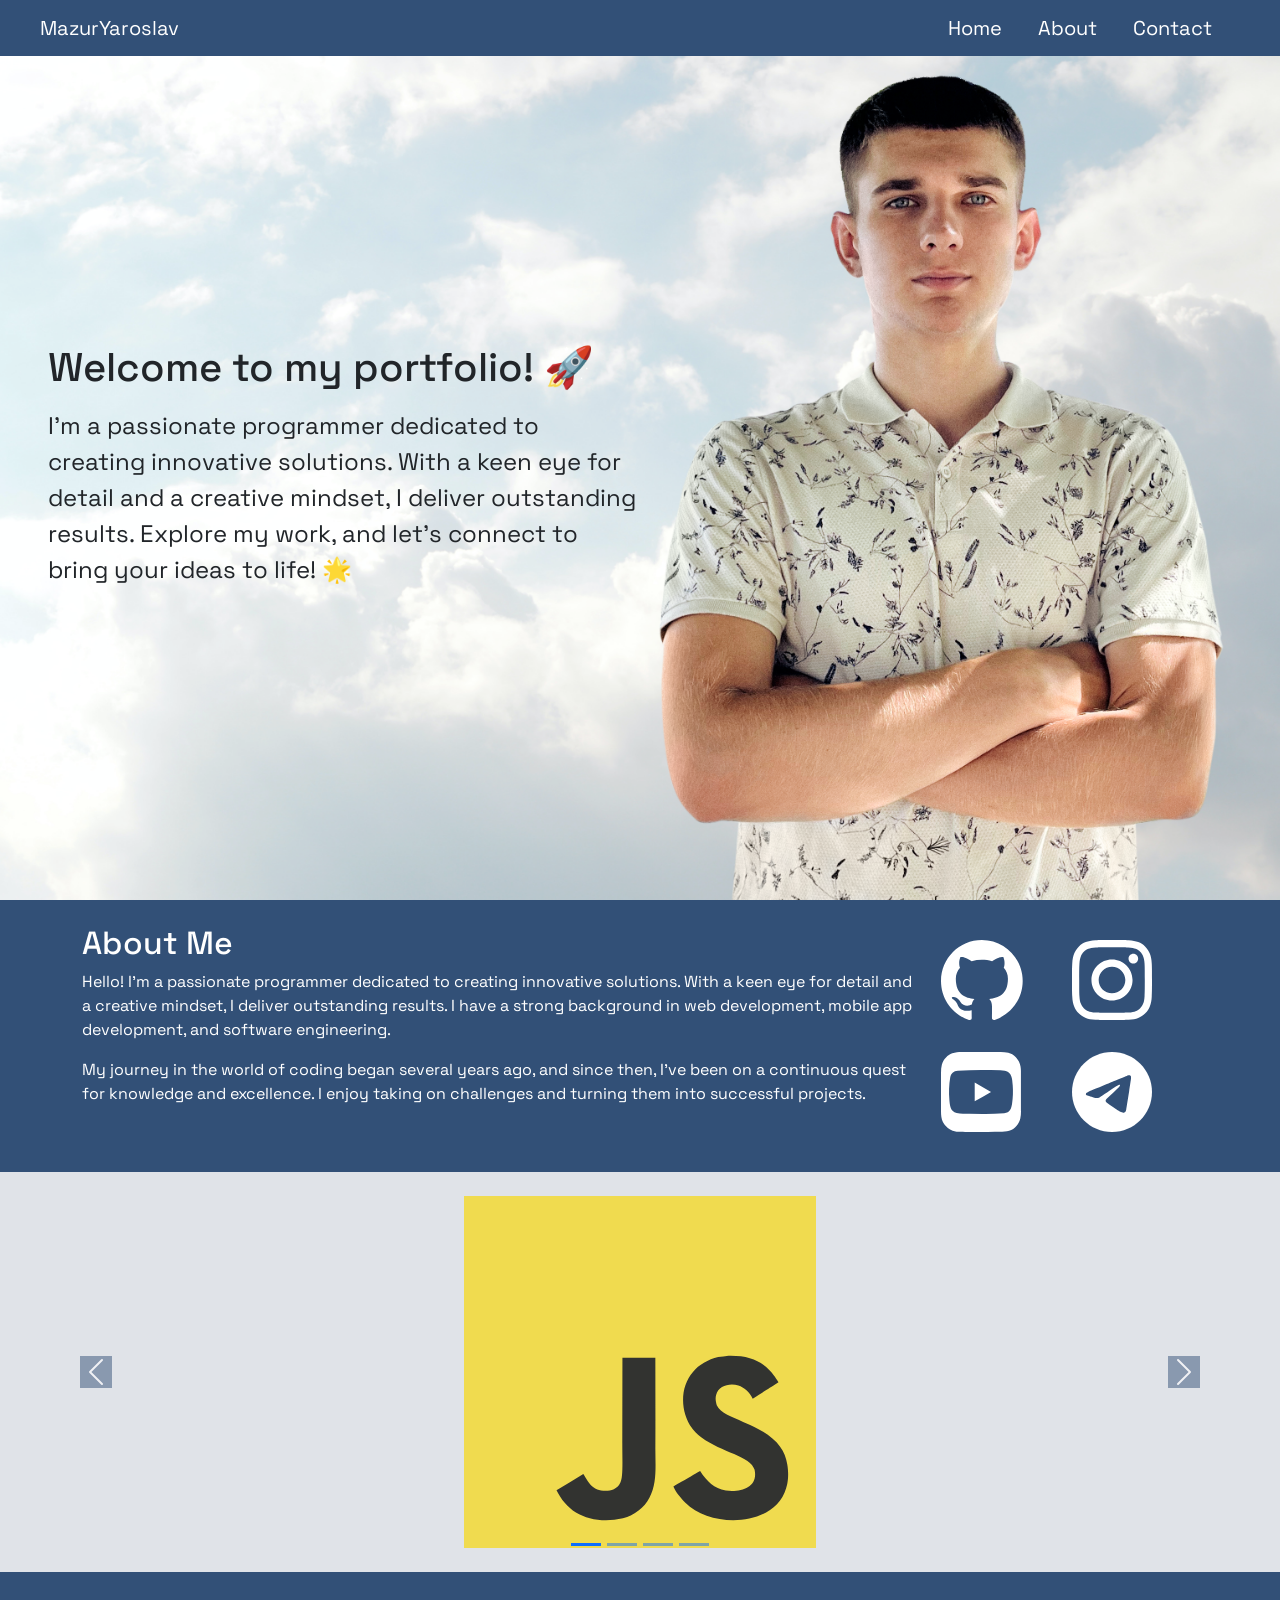
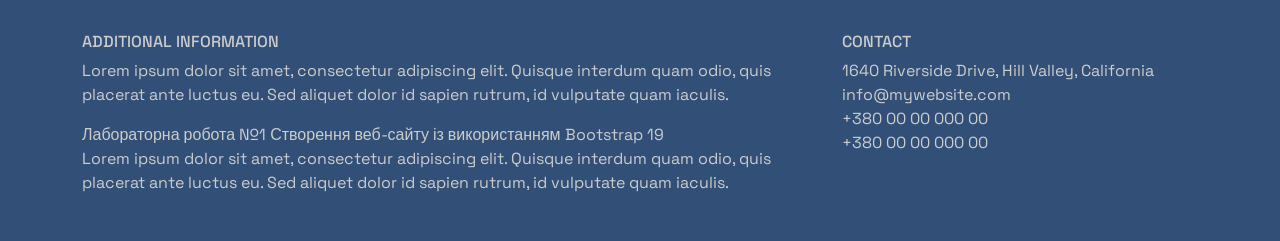
==== lab1 portfolio/index.html @ 4522d20f "1 push commit" ====
<!DOCTYPE html>
<html lang="en">

<head>
    <title>Bootstrap Tutorial Sample Page</title>
    <meta charset="utf-8">
    <meta name="viewport" content="width=device-width, initial-scale=1">
    <link href="https://cdn.jsdelivr.net/npm/bootstrap@5.3.1/dist/css/bootstrap.min.css" rel="stylesheet">
    <link rel="stylesheet" type="text/css" href="main.css">
    <link rel="stylesheet" href="https://fonts.googleapis.com/css?family=Space+Grotesk">
</head>

<body>
    <nav class="navbar navbar-expand-md">
        <a class="navbar-brand" href="#">MazurYaroslav</a>

        <button class="navbar-toggler navbar-dark" type="button" datatoggle="collapse" data-target="#main-navigation">
            <span class="navbar-toggler-icon"></span>
        </button>
        <div class="collapse navbar-collapse" id="main-navigation">
            <ul class="navbar-nav">
                <li class="nav-item">
                    <a class="nav-link" href="#">Home</a>
                </li>
                <li class="nav-item">
                    <a class="nav-link" href="#about">About</a>
                </li>
                <li class="nav-item">
                    <a class="nav-link" href="#footer">Contact</a>
                </li>
            </ul>
        </div>
    </nav>



    <header class="page-header header">
        <div class="d-flex overlay align-items-center justify-content-around p-5 pb-0">
            <div class="text-left text">
                <h1 class="mb-3 fs-1">
                    Welcome to my portfolio! 🚀
                </h1>
                <p class="fs-4">
                    I'm a passionate programmer dedicated to creating innovative solutions. With a keen eye for detail
                    and a creative mindset, I deliver outstanding results. Explore my work, and let's connect to bring
                    your ideas to life! 🌟
                </p>
            </div>

            <div class="d-none w-50 d-lg-flex img-cont justify-content-end">
                <img src="images/photo1.png" alt="photo" class="image">
            </div>
        </div>
    </header>

    <section id="about" class="py-4">

        <div class="container">
            <div class="row text-white">
                <div class="col-md-9">
                    <h2 class="section-title">About Me</h2>
                    <p>
                        Hello! I'm a passionate programmer dedicated to creating innovative solutions. With a keen eye
                        for detail and a creative mindset, I deliver outstanding results. I have a strong background in
                        web development, mobile app development, and software engineering.
                    </p>
                    <p>
                        My journey in the world of coding began several years ago, and since then, I've been on a
                        continuous quest for knowledge and excellence. I enjoy taking on challenges and turning them
                        into successful projects.
                    </p>
                </div>
                <div class="col-md-3 row h-100">
                    <a href="https://github.com/YaroslavMazur" class="col-md-6 col-2 p-3">
                        <img src="images/github-mark.svg" alt="github" class="img-fluid rounded h-100">
                    </a>
                    <a href="https://github.com/YaroslavMazur" class="col-md-6 col-2 p-3">
                        <img src="images/ig.svg" alt="instagram" class="img-fluid rounded h-100">
                    </a>
                    <a href="https://www.youtube.com/" class="col-md-6 col-2 p-3">
                        <img src="images/yt.svg" alt="youtube" class="img-fluid rounded h-100">
                    </a>
                    <a href="https://github.com/YaroslavMazur" class="col-md-6 col-2 p-3">
                        <img src="images/telegram.svg" alt="telegram" class="img-fluid rounded h-100">
                    </a>
                </div>
                

            </div>
        </div>
    </section>

    <div id="demo" class="carousel slide" data-bs-ride="carousel">

        <div class="carousel-indicators">
            <button type="button" data-bs-target="#demo" data-bs-slide-to="0" class="active bg-primary"></button>
            <button type="button" data-bs-target="#demo" data-bs-slide-to="1"  class="bg-primary"></button>
            <button type="button" data-bs-target="#demo" data-bs-slide-to="2" class="bg-primary"></button>
            <button type="button" data-bs-target="#demo" data-bs-slide-to="3" class="bg-primary"></button>
        </div>

        <div class="carousel-inner h-100 w-100">
            <div class="carousel-item active p-4">
                <div class="d-flex justify-content-center">
                    <img src="images/js.svg" alt="JS" class="d-block">
                </div>
            </div>
            <div class="carousel-item p-4">
                <div class="d-flex justify-content-center">
                    <img src="images/c.svg" alt="C" class="d-block">
                </div>
            </div>
            <div class="carousel-item p-4">
                <div class="d-flex justify-content-center">
                    <img src="images/cpp.svg" alt="Cpp" class="d-block ">
                </div>
            </div>
            <div class="carousel-item p-4">
                <div class="d-flex justify-content-center">
                    <img src="images/p.png" alt="Python" class="d-block">
                </div>
            </div>
        </div>
    

    
    

        <button class="carousel-control-prev" type="button" data-bs-target="#demo" data-bs-slide="prev">
            <span class="carousel-control-prev-icon"></span>
        </button>
        <button class="carousel-control-next" type="button" data-bs-target="#demo" data-bs-slide="next">
            <span class="carousel-control-next-icon p-1"></span>
        </button>
    </div>



    <footer class="page-footer" id="footer">
        <div class="container">
            <div class="row">
                <div class="col-lg-8 col-md-8 col-sm-12">
                    <h6 class="text-uppercase font-weight-bold">Additional
                        Information</h6>
                    <p>Lorem ipsum dolor sit amet, consectetur adipiscing elit. Quisque
                        interdum quam odio, quis placerat ante luctus eu. Sed aliquet dolor
                        id sapien rutrum, id vulputate quam iaculis.</p>
                    Лабораторна робота №1 Створення веб-сайту із використанням Bootstrap
                    19
                    <p>Lorem ipsum dolor sit amet, consectetur adipiscing elit. Quisque
                        interdum quam odio, quis placerat ante luctus eu. Sed aliquet dolor
                        id sapien rutrum, id vulputate quam iaculis.</p>
                </div>
                <div class="col-lg-4 col-md-4 col-sm-12">
                    <h6 class="text-uppercase font-weight-bold">Contact</h6>
                    <p>1640 Riverside Drive, Hill Valley, California
                        <br />info@mywebsite.com
                        <br />+380 00 00 000 00
                        <br />+380 00 00 000 00
                    </p>
                </div>
            </div>
    </footer>



</body>

<script src="node_modules/jquery/dist/jquery.min.js"></script>
<script src="main.js"></script>
<script src="https://cdn.jsdelivr.net/npm/bootstrap@5.3.1/dist/js/bootstrap.bundle.min.js"></script>

</html>
---- lab1 portfolio/main.css ----
body {
    padding: 0;
    margin: 0;
    background: #f2f6e9;
    font-family: "Space Grotesk", "Helvetica";
}
:root{
    --color-main: #325077;
}

/*--- navigation bar ---*/
.navbar {
    top: 0;
    left: 0;
    position:fixed;
    background: var(--color-main);
    padding: 5px 40px;
    z-index:100;
    width: 100%;
}

.nav-link,
.navbar-brand {
    color: #fff;
    cursor: pointer;
    font-size: 20px;
}

.nav-link {
    margin-right: 1em !important;
}

.nav-link:hover {
    color: #000;
}

.navbar-collapse {
    justify-content: flex-end;
}

/*---header---*/

.header {

    background-image: url('images/back.jpg');
    background-size: cover;
    background-position: center;
    position: relative;
    background-repeat: repeat;

}

/*overlay*/

.overlay {
    padding: 0;
    margin-bottom: 0;
    justify-content: space-between;
    
    height: 100%;
    width: 100%;
    left: 0;
    top: 0;
    background-color: rgb(255, 255, 255, 0.1);
    
}
.img-cont{
    height: 100%;
}


.page-footer {
    background-color: #222;
    color: #ccc;
    padding: 60px 0 30px;
}

.footer-copyright {
    color: #666;
    padding: 40px 0;
}

/*карусель
*/

#demo{
    height: 400px;
    width: 100%;
}
.carousel-item{
    background-color: rgb(224, 227, 232);
    height: 100%;

}

.carousel-item *{
    height: 100%;
}

.page-footer{
    background-color: var(--color-main);
}

#about{
    background-color: var(--color-main);
}

#about img{
    max-height: 80px;
}

.carousel-control-prev-icon,
.carousel-control-next-icon {
    background-color: var(--color-main);
}
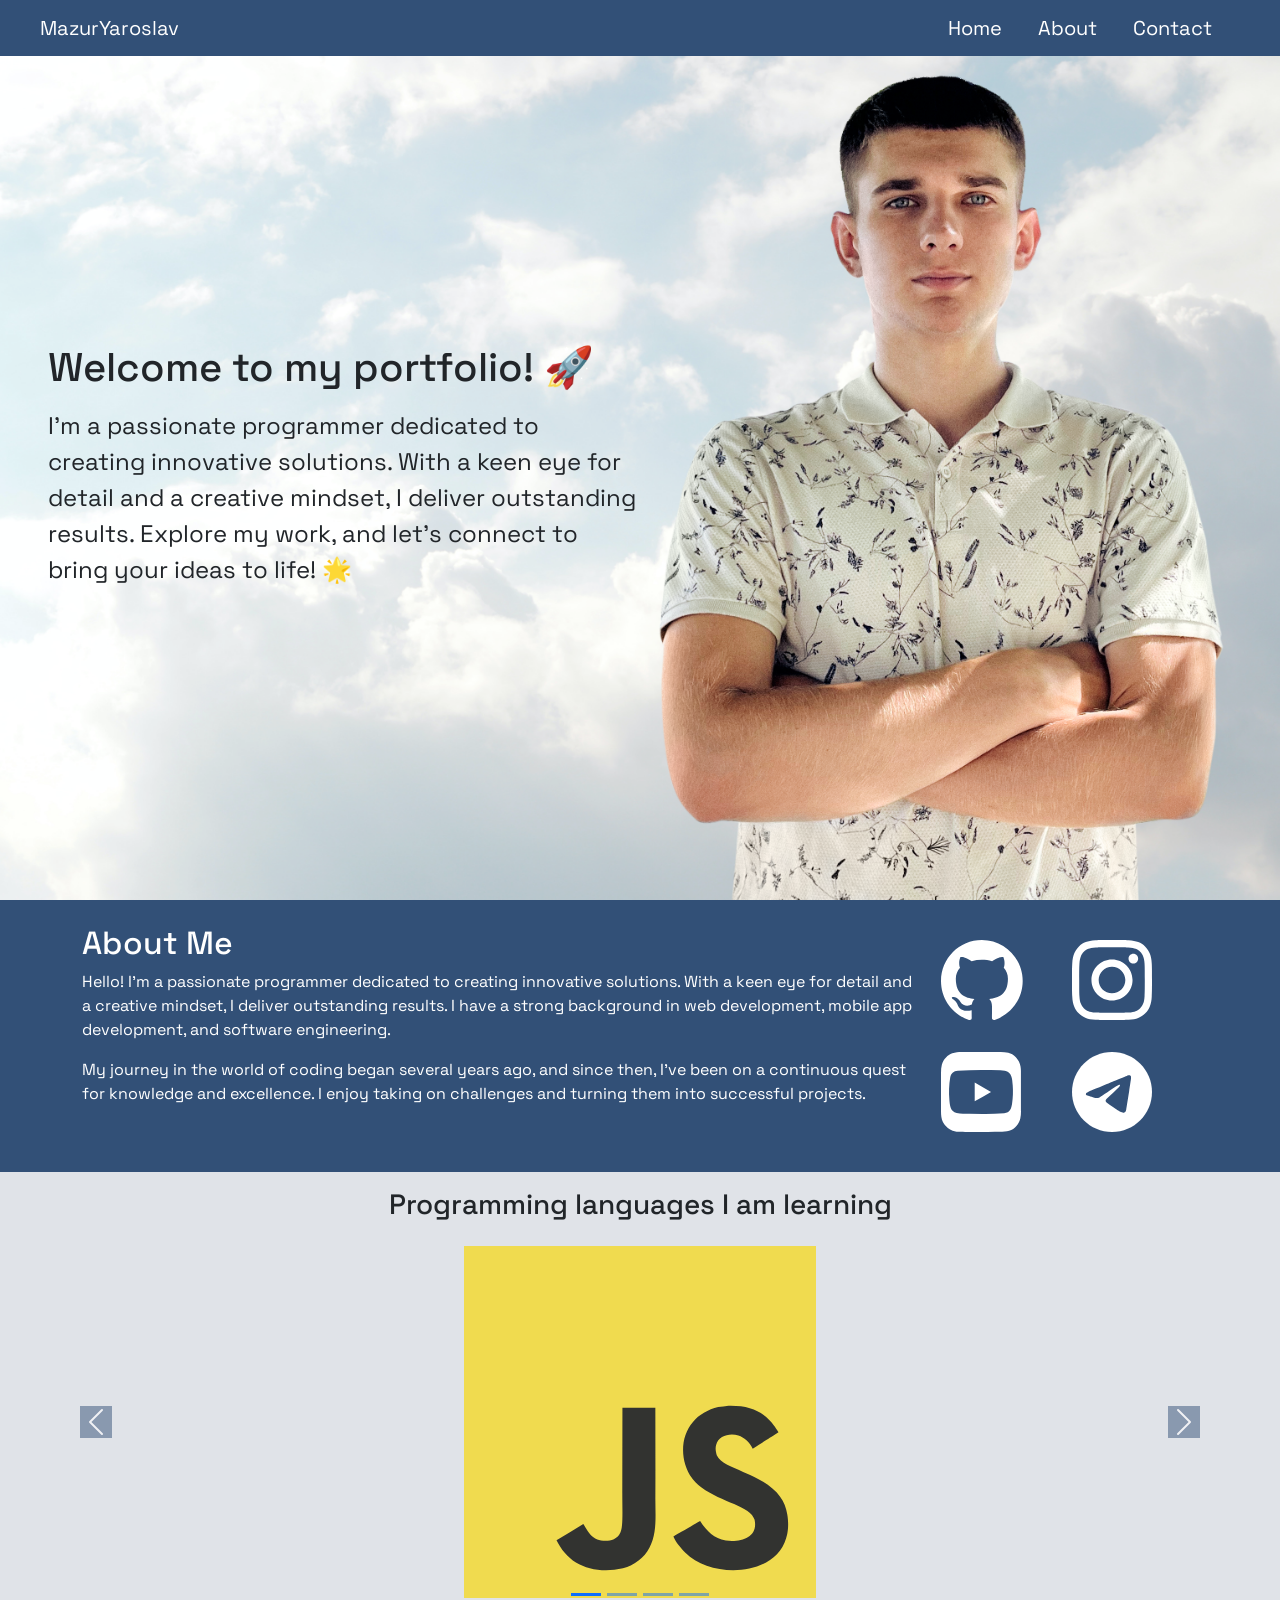
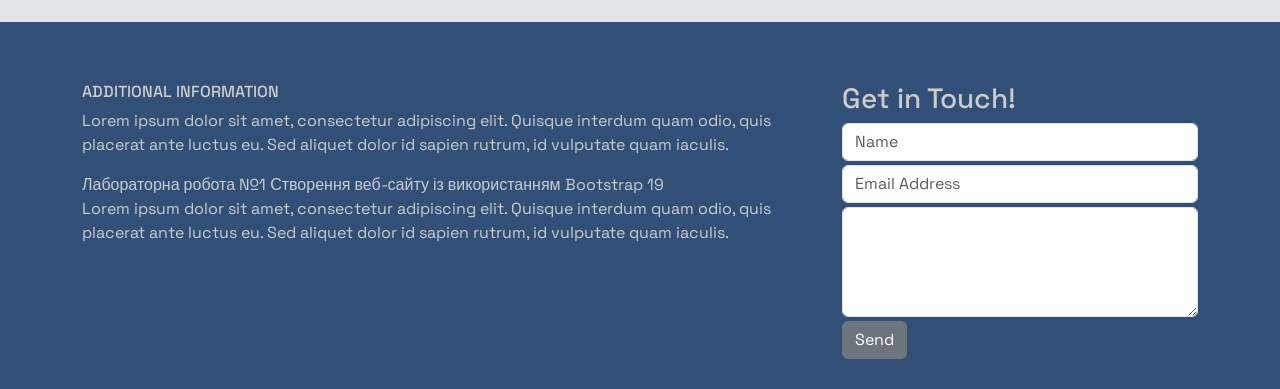
==== commit 06e7661c: "changed footer" ====
--- a/lab1 portfolio/index.html
+++ b/lab1 portfolio/index.html
@@ -14,7 +14,7 @@
     <nav class="navbar navbar-expand-md">
         <a class="navbar-brand" href="#">MazurYaroslav</a>
 
-        <button class="navbar-toggler navbar-dark" type="button" datatoggle="collapse" data-target="#main-navigation">
+        <button class="navbar-toggler navbar-dark" type="button" data-toggle="collapse" data-target="#main-navigation">
             <span class="navbar-toggler-icon"></span>
         </button>
         <div class="collapse navbar-collapse" id="main-navigation">
@@ -31,6 +31,8 @@
             </ul>
         </div>
     </nav>
+
+
 
 
 
@@ -84,17 +86,20 @@
                         <img src="images/telegram.svg" alt="telegram" class="img-fluid rounded h-100">
                     </a>
                 </div>
-                
+
 
             </div>
         </div>
     </section>
 
+    <h3 class="pt-3 mb-0 text-center  aboutCaption">Programming languages I am learning</h3>
+
     <div id="demo" class="carousel slide" data-bs-ride="carousel">
+
 
         <div class="carousel-indicators">
             <button type="button" data-bs-target="#demo" data-bs-slide-to="0" class="active bg-primary"></button>
-            <button type="button" data-bs-target="#demo" data-bs-slide-to="1"  class="bg-primary"></button>
+            <button type="button" data-bs-target="#demo" data-bs-slide-to="1" class="bg-primary"></button>
             <button type="button" data-bs-target="#demo" data-bs-slide-to="2" class="bg-primary"></button>
             <button type="button" data-bs-target="#demo" data-bs-slide-to="3" class="bg-primary"></button>
         </div>
@@ -121,10 +126,10 @@
                 </div>
             </div>
         </div>
-    
 
-    
-    
+
+
+
 
         <button class="carousel-control-prev" type="button" data-bs-target="#demo" data-bs-slide="prev">
             <span class="carousel-control-prev-icon"></span>
@@ -152,12 +157,15 @@
                         id sapien rutrum, id vulputate quam iaculis.</p>
                 </div>
                 <div class="col-lg-4 col-md-4 col-sm-12">
-                    <h6 class="text-uppercase font-weight-bold">Contact</h6>
-                    <p>1640 Riverside Drive, Hill Valley, California
-                        <br />info@mywebsite.com
-                        <br />+380 00 00 000 00
-                        <br />+380 00 00 000 00
-                    </p>
+                    <h3 class="title">Get in Touch!</h3>
+                    <div class="form-group">
+                        <input type="text" class="form-control mb-1" placeholder="Name" name="">
+                        <input type="email" class="form-control mb-1" placeholder="Email Address" name="email">
+                    
+                        <textarea class="form-control mb-1" rows="4"></textarea>
+                        <input type="submit" class="btn btn-secondary btn-block" value="Send" name="">
+                    </div>
+
                 </div>
             </div>
     </footer>
@@ -167,6 +175,7 @@
 </body>
 
 <script src="node_modules/jquery/dist/jquery.min.js"></script>
+
 <script src="main.js"></script>
 <script src="https://cdn.jsdelivr.net/npm/bootstrap@5.3.1/dist/js/bootstrap.bundle.min.js"></script>
 
--- a/lab1 portfolio/main.css
+++ b/lab1 portfolio/main.css
@@ -4,7 +4,8 @@
     background: #f2f6e9;
     font-family: "Space Grotesk", "Helvetica";
 }
-:root{
+
+:root {
     --color-main: #325077;
 }
 
@@ -12,10 +13,10 @@
 .navbar {
     top: 0;
     left: 0;
-    position:fixed;
+    position: fixed;
     background: var(--color-main);
     padding: 5px 40px;
-    z-index:100;
+    z-index: 1000;
     width: 100%;
 }
 
@@ -56,15 +57,16 @@
     padding: 0;
     margin-bottom: 0;
     justify-content: space-between;
-    
+
     height: 100%;
     width: 100%;
     left: 0;
     top: 0;
     background-color: rgb(255, 255, 255, 0.1);
-    
+
 }
-.img-cont{
+
+.img-cont {
     height: 100%;
 }
 
@@ -83,33 +85,56 @@
 /*карусель
 */
 
-#demo{
+#demo {
     height: 400px;
     width: 100%;
 }
-.carousel-item{
+
+.carousel-item {
     background-color: rgb(224, 227, 232);
     height: 100%;
 
 }
 
-.carousel-item *{
+.carousel-item * {
     height: 100%;
 }
 
-.page-footer{
+.page-footer {
     background-color: var(--color-main);
 }
 
-#about{
+#about {
     background-color: var(--color-main);
 }
 
-#about img{
+#about img {
     max-height: 80px;
 }
 
 .carousel-control-prev-icon,
 .carousel-control-next-icon {
     background-color: var(--color-main);
+}
+
+.aboutCaption {
+    background-color: rgb(224, 227, 232);
+    ;
+}
+
+.features .form-control,
+.features input {
+    border-radius: 0;
+}
+
+.features .btn {
+    background-color: #589b37;
+    border: 1px solid #589b37;
+    color: #fff;
+    margin-top: 20px;
+}
+
+.features .btn:hover {
+    background-color: #333;
+    border: 1px solid #333;
 }
